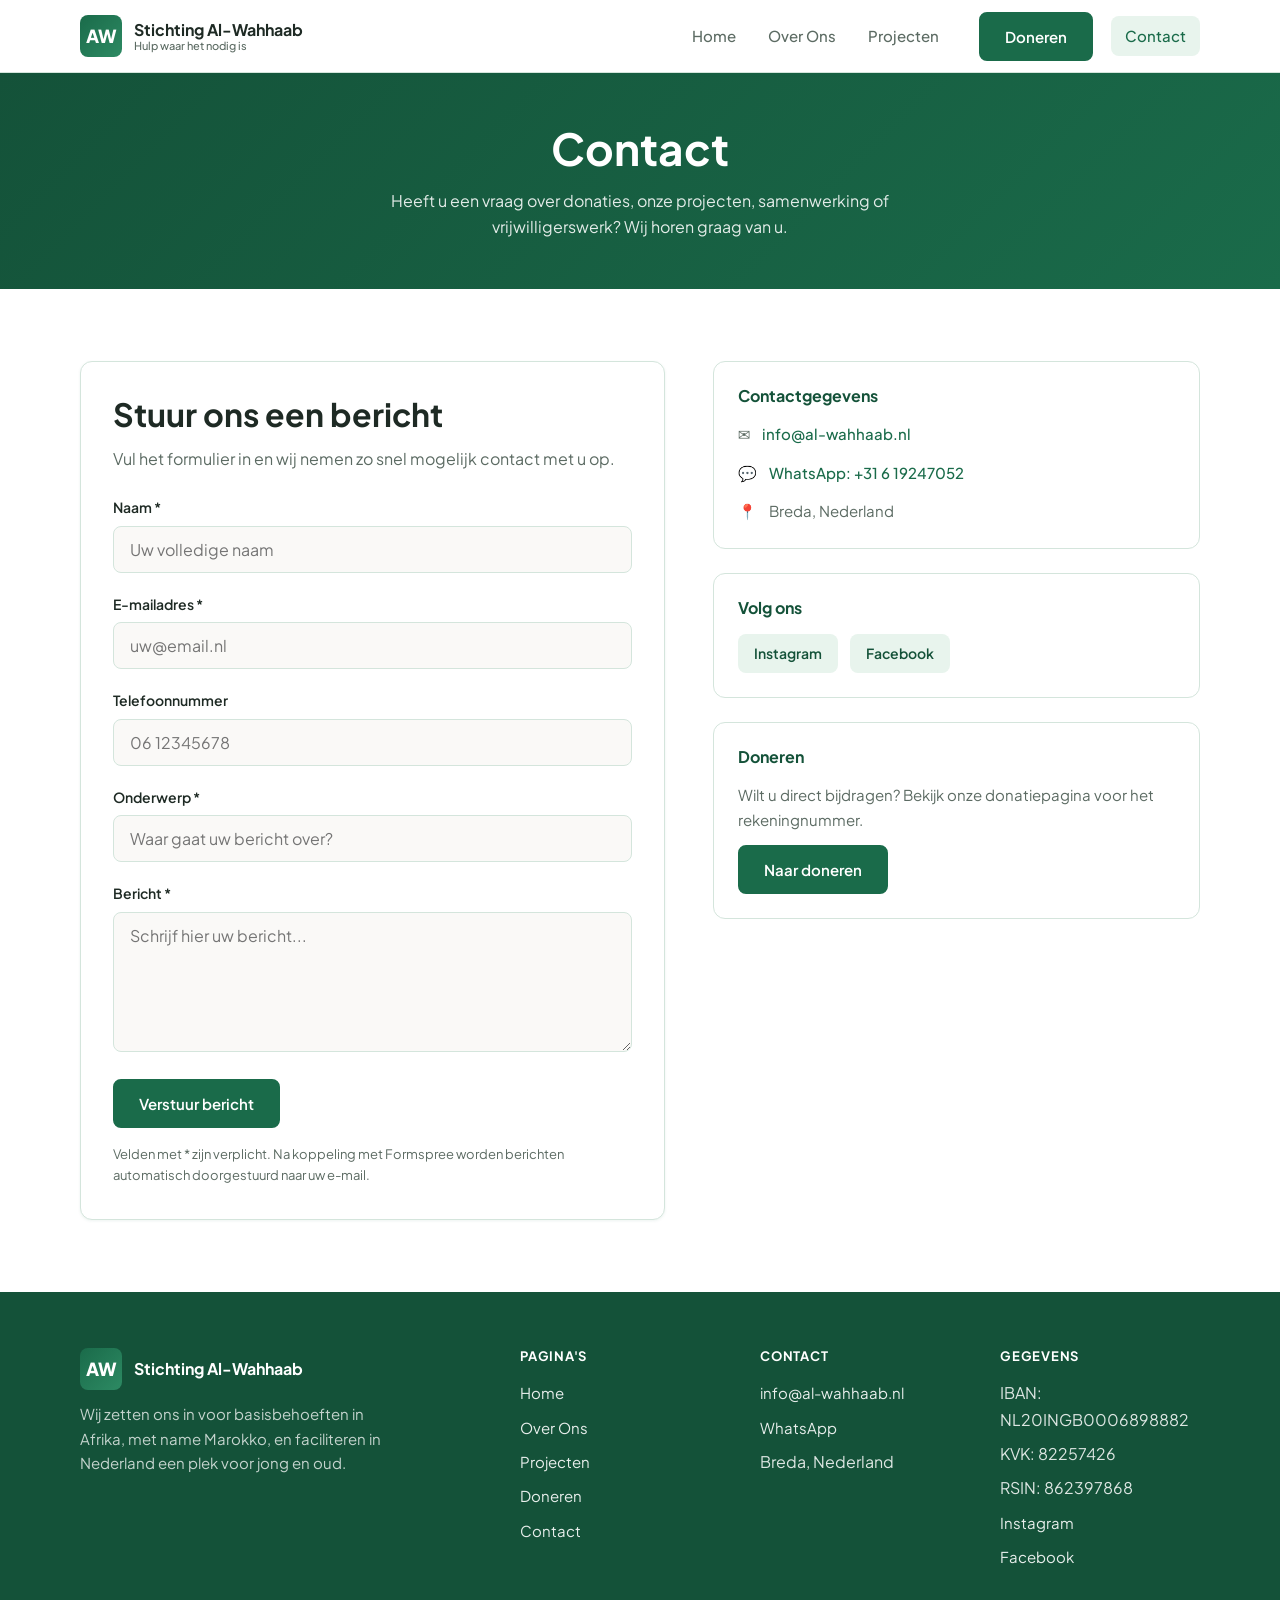
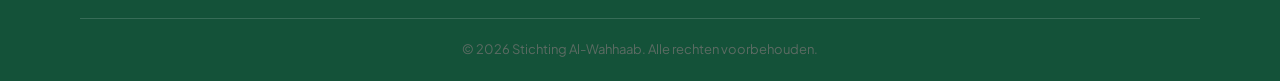
==== contact.html @ e6965c7b "Eerste versie website Stichting Al-Wahhaab" ====
<!DOCTYPE html>
<html lang="nl">
<head>
  <meta charset="UTF-8">
  <meta name="viewport" content="width=device-width, initial-scale=1.0">
  <meta name="description" content="Neem contact op met Stichting Al-Wahhaab in Breda. Vragen over donaties, samenwerking of vrijwilligerswerk? Mail, WhatsApp of gebruik het contactformulier.">
  <title>Contact | Stichting Al-Wahhaab</title>
  <link rel="preconnect" href="https://fonts.googleapis.com">
  <link rel="preconnect" href="https://fonts.gstatic.com" crossorigin>
  <link href="https://fonts.googleapis.com/css2?family=Plus+Jakarta+Sans:wght@400;500;600;700&display=swap" rel="stylesheet">
  <link rel="stylesheet" href="css/style.css">
</head>
<body>
  <header class="site-header">
    <div class="site-header__inner">
      <a href="index.html" class="logo" aria-label="Stichting Al-Wahhaab — naar home">
        <span class="logo__icon" aria-hidden="true">AW</span>
        <span class="logo__text">
          <span class="logo__name">Stichting Al-Wahhaab</span>
          <span class="logo__tagline">Hulp waar het nodig is</span>
        </span>
      </a>
      <button class="nav-toggle" type="button" aria-label="Menu openen" aria-expanded="false" aria-controls="main-nav">
        <span class="nav-toggle__bar"></span>
        <span class="nav-toggle__bar"></span>
        <span class="nav-toggle__bar"></span>
      </button>
      <nav class="nav" id="main-nav" aria-label="Hoofdnavigatie">
        <a href="index.html" class="nav__link">Home</a>
        <a href="over-ons.html" class="nav__link">Over Ons</a>
        <a href="projecten.html" class="nav__link">Projecten</a>
        <a href="doneren.html" class="nav__link nav__cta"><span class="btn btn--primary">Doneren</span></a>
        <a href="contact.html" class="nav__link nav__link--active">Contact</a>
      </nav>
    </div>
  </header>

  <main>
    <section class="page-hero">
      <div class="container">
        <h1>Contact</h1>
        <p>Heeft u een vraag over donaties, onze projecten, samenwerking of vrijwilligerswerk? Wij horen graag van u.</p>
      </div>
    </section>

    <section class="section section--white">
      <div class="container">
        <div class="contact-layout">
          <div>
            <!--
              FORMSPREE KOPPELEN:
              1. Maak een formulier op https://formspree.io
              2. Vervang action="#" door: action="https://formspree.io/f/JOUW_ID" method="POST"
              3. Verwijder het onsubmit-attribuut hieronder
            -->
            <form
              class="contact-form"
              action="#"
              method="POST"
              onsubmit="event.preventDefault(); alert('Het formulier is nog niet gekoppeld. Stel Formspree in en pas het action-attribuut aan.');"
              aria-labelledby="form-title"
            >
              <h2 id="form-title">Stuur ons een bericht</h2>
              <p style="margin-bottom: 1.5rem;">Vul het formulier in en wij nemen zo snel mogelijk contact met u op.</p>

              <div class="form-group">
                <label for="naam">Naam <span aria-hidden="true">*</span></label>
                <input type="text" id="naam" name="naam" required autocomplete="name" placeholder="Uw volledige naam">
              </div>

              <div class="form-group">
                <label for="email">E-mailadres <span aria-hidden="true">*</span></label>
                <input type="email" id="email" name="email" required autocomplete="email" placeholder="uw@email.nl">
              </div>

              <div class="form-group">
                <label for="telefoon">Telefoonnummer</label>
                <input type="tel" id="telefoon" name="telefoon" autocomplete="tel" placeholder="06 12345678">
              </div>

              <div class="form-group">
                <label for="onderwerp">Onderwerp <span aria-hidden="true">*</span></label>
                <input type="text" id="onderwerp" name="onderwerp" required placeholder="Waar gaat uw bericht over?">
              </div>

              <div class="form-group">
                <label for="bericht">Bericht <span aria-hidden="true">*</span></label>
                <textarea id="bericht" name="bericht" required placeholder="Schrijf hier uw bericht..."></textarea>
              </div>

              <button type="submit" class="btn btn--primary">Verstuur bericht</button>

              <p class="form-note">Velden met * zijn verplicht. Na koppeling met Formspree worden berichten automatisch doorgestuurd naar uw e-mail.</p>
            </form>
          </div>

          <aside class="contact-info">
            <div class="contact-card">
              <h3>Contactgegevens</h3>
              <ul class="contact-list">
                <li>
                  <span aria-hidden="true">✉</span>
                  <span><a href="mailto:info@al-wahhaab.nl">info@al-wahhaab.nl</a></span>
                </li>
                <li>
                  <span aria-hidden="true">💬</span>
                  <span><a href="https://wa.me/31619247052" target="_blank" rel="noopener noreferrer">WhatsApp: +31 6 19247052</a></span>
                </li>
                <li>
                  <span aria-hidden="true">📍</span>
                  <span>Breda, Nederland</span>
                </li>
              </ul>
            </div>

            <div class="contact-card">
              <h3>Volg ons</h3>
              <div class="social-links">
                <a href="https://www.instagram.com/stichting.alwahhaab?igsh=eHZibWZzYjQzam8w&utm_source=qr" target="_blank" rel="noopener noreferrer">Instagram</a>
                <a href="https://www.facebook.com/share/18pHpDNqFq/?mibextid=wwXIfr" target="_blank" rel="noopener noreferrer">Facebook</a>
              </div>
            </div>

            <div class="contact-card">
              <h3>Doneren</h3>
              <p style="font-size: 0.9375rem; margin-bottom: 0.75rem;">Wilt u direct bijdragen? Bekijk onze donatiepagina voor het rekeningnummer.</p>
              <a href="doneren.html" class="btn btn--primary">Naar doneren</a>
            </div>
          </aside>
        </div>
      </div>
    </section>
  </main>

  <footer class="site-footer">
    <div class="container">
      <div class="footer-grid">
        <div class="footer-brand">
          <a href="index.html" class="logo" style="color: white;">
            <span class="logo__icon" aria-hidden="true">AW</span>
            <span class="logo__text">
              <span class="logo__name" style="color: white;">Stichting Al-Wahhaab</span>
            </span>
          </a>
          <p>Wij zetten ons in voor basisbehoeften in Afrika, met name Marokko, en faciliteren in Nederland een plek voor jong en oud.</p>
        </div>
        <div>
          <h3 class="footer-heading">Pagina's</h3>
          <ul class="footer-links">
            <li><a href="index.html">Home</a></li>
            <li><a href="over-ons.html">Over Ons</a></li>
            <li><a href="projecten.html">Projecten</a></li>
            <li><a href="doneren.html">Doneren</a></li>
            <li><a href="contact.html">Contact</a></li>
          </ul>
        </div>
        <div>
          <h3 class="footer-heading">Contact</h3>
          <ul class="footer-links">
            <li><a href="mailto:info@al-wahhaab.nl">info@al-wahhaab.nl</a></li>
            <li><a href="https://wa.me/31619247052" target="_blank" rel="noopener noreferrer">WhatsApp</a></li>
            <li>Breda, Nederland</li>
          </ul>
        </div>
        <div>
          <h3 class="footer-heading">Gegevens</h3>
          <ul class="footer-links">
            <li>IBAN: NL20INGB0006898882</li>
            <li>KVK: 82257426</li>
            <li>RSIN: 862397868</li>
            <li><a href="https://www.instagram.com/stichting.alwahhaab" target="_blank" rel="noopener noreferrer">Instagram</a></li>
            <li><a href="https://www.facebook.com/share/18pHpDNqFq/" target="_blank" rel="noopener noreferrer">Facebook</a></li>
          </ul>
        </div>
      </div>
      <div class="footer-bottom">
        <p>&copy; <span id="year"></span> Stichting Al-Wahhaab. Alle rechten voorbehouden.</p>
      </div>
    </div>
  </footer>

  <script>document.getElementById("year").textContent = new Date().getFullYear();</script>
  <script src="js/script.js"></script>
</body>
</html>
---- css/style.css ----
/* ==========================================================================
   Stichting Al-Wahhaab — Centraal stylesheet
   ========================================================================== */

:root {
  --color-primary: #1a6b4a;
  --color-primary-dark: #145239;
  --color-primary-light: #2d8a63;
  --color-accent: #e8f4ed;
  --color-bg: #faf9f7;
  --color-bg-alt: #f0f7f3;
  --color-white: #ffffff;
  --color-text: #1e2a24;
  --color-text-muted: #5c6b63;
  --color-border: #d4e5dc;
  --color-beige: #f5f1eb;

  --font-sans: "Plus Jakarta Sans", system-ui, -apple-system, sans-serif;

  --shadow-sm: 0 1px 3px rgba(26, 107, 74, 0.08);
  --shadow-md: 0 4px 20px rgba(26, 107, 74, 0.12);
  --shadow-lg: 0 12px 40px rgba(26, 107, 74, 0.14);

  --radius-sm: 8px;
  --radius-md: 12px;
  --radius-lg: 20px;

  --header-height: 72px;
  --container: min(1120px, 100% - 2rem);
  --transition: 0.2s ease;
}

/* Reset & base */
*,
*::before,
*::after {
  box-sizing: border-box;
  margin: 0;
  padding: 0;
}

html {
  scroll-behavior: smooth;
}

body {
  font-family: var(--font-sans);
  font-size: 1rem;
  line-height: 1.65;
  color: var(--color-text);
  background-color: var(--color-bg);
  -webkit-font-smoothing: antialiased;
}

img {
  max-width: 100%;
  height: auto;
  display: block;
}

a {
  color: var(--color-primary);
  text-decoration: none;
  transition: color var(--transition);
}

a:hover {
  color: var(--color-primary-dark);
}

ul {
  list-style: none;
}

/* Typography */
h1,
h2,
h3,
h4 {
  line-height: 1.25;
  font-weight: 700;
  color: var(--color-text);
}

h1 {
  font-size: clamp(2rem, 5vw, 2.75rem);
}

h2 {
  font-size: clamp(1.5rem, 3.5vw, 2rem);
  margin-bottom: 0.75rem;
}

h3 {
  font-size: 1.25rem;
  margin-bottom: 0.5rem;
}

p {
  margin-bottom: 1rem;
  color: var(--color-text-muted);
}

p:last-child {
  margin-bottom: 0;
}

.lead {
  font-size: 1.125rem;
  color: var(--color-text-muted);
}

.section-label {
  display: inline-block;
  font-size: 0.8125rem;
  font-weight: 600;
  text-transform: uppercase;
  letter-spacing: 0.06em;
  color: var(--color-primary);
  margin-bottom: 0.5rem;
}

/* Layout */
.container {
  width: var(--container);
  margin-inline: auto;
}

.section {
  padding: 4.5rem 0;
}

.section--alt {
  background-color: var(--color-bg-alt);
}

.section--white {
  background-color: var(--color-white);
}

.section-header {
  text-align: center;
  max-width: 640px;
  margin: 0 auto 3rem;
}

.section-header p {
  margin-top: 0.5rem;
}

/* Buttons */
.btn {
  display: inline-flex;
  align-items: center;
  justify-content: center;
  gap: 0.5rem;
  padding: 0.75rem 1.5rem;
  font-family: inherit;
  font-size: 0.9375rem;
  font-weight: 600;
  line-height: 1.4;
  border-radius: var(--radius-sm);
  border: 2px solid transparent;
  cursor: pointer;
  transition: background var(--transition), color var(--transition),
    border-color var(--transition), transform var(--transition);
  text-decoration: none;
}

.btn:hover {
  transform: translateY(-1px);
}

.btn--primary {
  background-color: var(--color-primary);
  color: var(--color-white);
  border-color: var(--color-primary);
}

.btn--primary:hover {
  background-color: var(--color-primary-dark);
  border-color: var(--color-primary-dark);
  color: var(--color-white);
}

.btn--secondary {
  background-color: var(--color-white);
  color: var(--color-primary);
  border-color: var(--color-primary);
}

.btn--secondary:hover {
  background-color: var(--color-accent);
  color: var(--color-primary-dark);
}

.btn--outline-white {
  background-color: transparent;
  color: var(--color-white);
  border-color: var(--color-white);
}

.btn--outline-white:hover {
  background-color: var(--color-white);
  color: var(--color-primary);
}

.btn--whatsapp {
  background-color: #25d366;
  color: var(--color-white);
  border-color: #25d366;
}

.btn--whatsapp:hover {
  background-color: #1da851;
  border-color: #1da851;
  color: var(--color-white);
}

.btn-group {
  display: flex;
  flex-wrap: wrap;
  gap: 1rem;
}

/* Header */
.site-header {
  position: sticky;
  top: 0;
  z-index: 100;
  background-color: var(--color-white);
  border-bottom: 1px solid var(--color-border);
  box-shadow: var(--shadow-sm);
}

.site-header__inner {
  display: flex;
  align-items: center;
  justify-content: space-between;
  height: var(--header-height);
  width: var(--container);
  margin-inline: auto;
}

.logo {
  display: flex;
  align-items: center;
  gap: 0.75rem;
  text-decoration: none;
  color: var(--color-text);
}

.logo__icon {
  width: 42px;
  height: 42px;
  background: linear-gradient(135deg, var(--color-primary), var(--color-primary-light));
  border-radius: var(--radius-sm);
  display: flex;
  align-items: center;
  justify-content: center;
  color: var(--color-white);
  font-weight: 800;
  font-size: 1.125rem;
}

.logo__text {
  display: flex;
  flex-direction: column;
  line-height: 1.2;
}

.logo__name {
  font-weight: 700;
  font-size: 1rem;
  color: var(--color-text);
}

.logo__tagline {
  font-size: 0.6875rem;
  color: var(--color-text-muted);
  font-weight: 500;
}

/* Navigation */
.nav {
  display: flex;
  align-items: center;
  gap: 0.25rem;
}

.nav__link {
  padding: 0.5rem 0.875rem;
  font-size: 0.9375rem;
  font-weight: 500;
  color: var(--color-text-muted);
  border-radius: var(--radius-sm);
  text-decoration: none;
  transition: color var(--transition), background var(--transition);
}

.nav__link:hover,
.nav__link--active {
  color: var(--color-primary);
  background-color: var(--color-accent);
}

.nav__cta {
  margin-left: 0.5rem;
}

.nav-toggle {
  display: none;
  flex-direction: column;
  justify-content: center;
  gap: 5px;
  width: 44px;
  height: 44px;
  padding: 10px;
  background: none;
  border: none;
  cursor: pointer;
  border-radius: var(--radius-sm);
}

.nav-toggle:hover {
  background-color: var(--color-accent);
}

.nav-toggle__bar {
  display: block;
  width: 100%;
  height: 2px;
  background-color: var(--color-text);
  border-radius: 2px;
  transition: transform var(--transition), opacity var(--transition);
}

.nav-toggle[aria-expanded="true"] .nav-toggle__bar:nth-child(1) {
  transform: translateY(7px) rotate(45deg);
}

.nav-toggle[aria-expanded="true"] .nav-toggle__bar:nth-child(2) {
  opacity: 0;
}

.nav-toggle[aria-expanded="true"] .nav-toggle__bar:nth-child(3) {
  transform: translateY(-7px) rotate(-45deg);
}

/* Hero */
.hero {
  position: relative;
  background: linear-gradient(
    135deg,
    var(--color-primary-dark) 0%,
    var(--color-primary) 50%,
    var(--color-primary-light) 100%
  );
  color: var(--color-white);
  padding: 5rem 0 6rem;
  overflow: hidden;
}

.hero::before {
  content: "";
  position: absolute;
  inset: 0;
  background: url("data:image/svg+xml,%3Csvg width='60' height='60' viewBox='0 0 60 60' xmlns='http://www.w3.org/2000/svg'%3E%3Cg fill='none' fill-rule='evenodd'%3E%3Cg fill='%23ffffff' fill-opacity='0.04'%3E%3Cpath d='M36 34v-4h-2v4h-4v2h4v4h2v-4h4v-2h-4zm0-30V0h-2v4h-4v2h4v4h2V6h4V4h-4zM6 34v-4H4v4H0v2h4v4h2v-4h4v-2H6zM6 4V0H4v4H0v2h4v4h2V6h4V4H6z'/%3E%3C/g%3E%3C/g%3E%3C/svg%3E");
  opacity: 0.5;
}

.hero__inner {
  position: relative;
  display: grid;
  grid-template-columns: 1fr 1fr;
  gap: 3rem;
  align-items: center;
  width: var(--container);
  margin-inline: auto;
}

.hero__content h1 {
  color: var(--color-white);
  margin-bottom: 1.25rem;
}

.hero__content .lead {
  color: rgba(255, 255, 255, 0.9);
  margin-bottom: 2rem;
  max-width: 520px;
}

.hero__image {
  border-radius: var(--radius-lg);
  overflow: hidden;
  box-shadow: var(--shadow-lg);
  aspect-ratio: 4 / 3;
  background-color: rgba(255, 255, 255, 0.1);
}

.hero__image img,
.hero__image .placeholder-img {
  width: 100%;
  height: 100%;
  object-fit: cover;
}

.hero--compact {
  padding: 3.5rem 0 4rem;
}

.hero--compact .hero__inner {
  grid-template-columns: 1fr;
  text-align: center;
}

.hero--compact .hero__content .lead {
  margin-inline: auto;
}

.hero--compact .btn-group {
  justify-content: center;
}

/* Page hero (subpages) */
.page-hero {
  background: linear-gradient(135deg, var(--color-primary-dark), var(--color-primary));
  color: var(--color-white);
  padding: 3rem 0;
  text-align: center;
}

.page-hero h1 {
  color: var(--color-white);
  margin-bottom: 0.75rem;
}

.page-hero p {
  color: rgba(255, 255, 255, 0.88);
  max-width: 600px;
  margin: 0 auto;
}

/* Goals grid */
.goals-grid {
  display: grid;
  grid-template-columns: repeat(auto-fit, minmax(180px, 1fr));
  gap: 1.5rem;
}

.goal-card {
  text-align: center;
  padding: 1.75rem 1.25rem;
  background: var(--color-white);
  border-radius: var(--radius-md);
  border: 1px solid var(--color-border);
  transition: box-shadow var(--transition), transform var(--transition);
}

.goal-card:hover {
  box-shadow: var(--shadow-md);
  transform: translateY(-2px);
}

.goal-card__icon {
  width: 56px;
  height: 56px;
  margin: 0 auto 1rem;
  background-color: var(--color-accent);
  border-radius: 50%;
  display: flex;
  align-items: center;
  justify-content: center;
  color: var(--color-primary);
}

.goal-card__icon svg {
  width: 28px;
  height: 28px;
}

.goal-card h3 {
  font-size: 1rem;
  margin-bottom: 0.35rem;
}

.goal-card p {
  font-size: 0.875rem;
  margin: 0;
}

/* Project cards */
.projects-grid {
  display: grid;
  grid-template-columns: repeat(auto-fill, minmax(300px, 1fr));
  gap: 1.75rem;
}

.project-card {
  background: var(--color-white);
  border-radius: var(--radius-md);
  border: 1px solid var(--color-border);
  overflow: hidden;
  display: flex;
  flex-direction: column;
  transition: box-shadow var(--transition), transform var(--transition);
}

.project-card:hover {
  box-shadow: var(--shadow-md);
  transform: translateY(-3px);
}

.project-card__image {
  aspect-ratio: 16 / 10;
  background-color: var(--color-accent);
  overflow: hidden;
}

.project-card__image img,
.project-card__image .placeholder-img {
  width: 100%;
  height: 100%;
  object-fit: cover;
}

.project-card__body {
  padding: 1.5rem;
  flex: 1;
  display: flex;
  flex-direction: column;
}

.project-card__body h3 {
  color: var(--color-primary-dark);
}

.project-card__body p {
  flex: 1;
  font-size: 0.9375rem;
}

.project-card__link {
  margin-top: 1rem;
  font-weight: 600;
  font-size: 0.875rem;
  display: inline-flex;
  align-items: center;
  gap: 0.35rem;
}

/* Trust section */
.trust-section {
  display: grid;
  grid-template-columns: 1fr 1fr;
  gap: 3rem;
  align-items: center;
}

.trust-list {
  display: flex;
  flex-direction: column;
  gap: 1.25rem;
  margin-top: 1.5rem;
}

.trust-item {
  display: flex;
  gap: 1rem;
  align-items: flex-start;
}

.trust-item__icon {
  flex-shrink: 0;
  width: 40px;
  height: 40px;
  background-color: var(--color-accent);
  border-radius: 50%;
  display: flex;
  align-items: center;
  justify-content: center;
  color: var(--color-primary);
}

.trust-item h4 {
  font-size: 1rem;
  margin-bottom: 0.25rem;
}

.trust-item p {
  font-size: 0.9375rem;
  margin: 0;
}

/* CTA banner */
.cta-banner {
  background: linear-gradient(135deg, var(--color-primary), var(--color-primary-light));
  color: var(--color-white);
  padding: 3.5rem 2rem;
  border-radius: var(--radius-lg);
  text-align: center;
  box-shadow: var(--shadow-md);
}

.cta-banner h2 {
  color: var(--color-white);
  margin-bottom: 0.75rem;
}

.cta-banner p {
  color: rgba(255, 255, 255, 0.9);
  max-width: 560px;
  margin: 0 auto 1.75rem;
}

/* Two column content */
.content-grid {
  display: grid;
  grid-template-columns: 1fr 1fr;
  gap: 3rem;
  align-items: start;
}

.content-grid--reverse .content-grid__image {
  order: -1;
}

/* Official info box */
.info-box {
  background-color: var(--color-accent);
  border: 1px solid var(--color-border);
  border-radius: var(--radius-md);
  padding: 1.75rem;
  margin-top: 2rem;
}

.info-box h3 {
  color: var(--color-primary-dark);
  margin-bottom: 1rem;
  font-size: 1.125rem;
}

.info-box dl {
  display: grid;
  gap: 0.75rem;
}

.info-box dt {
  font-weight: 600;
  font-size: 0.8125rem;
  text-transform: uppercase;
  letter-spacing: 0.04em;
  color: var(--color-primary);
}

.info-box dd {
  margin: 0;
  color: var(--color-text);
  font-size: 1rem;
}

/* Donate page */
.donate-card {
  background: var(--color-white);
  border: 2px solid var(--color-primary);
  border-radius: var(--radius-lg);
  padding: 2.5rem;
  text-align: center;
  max-width: 520px;
  margin: 0 auto 2.5rem;
  box-shadow: var(--shadow-md);
}

.donate-card__label {
  font-size: 0.8125rem;
  font-weight: 600;
  text-transform: uppercase;
  letter-spacing: 0.05em;
  color: var(--color-text-muted);
  margin-bottom: 0.5rem;
}

.donate-card__iban {
  font-size: clamp(1.25rem, 4vw, 1.5rem);
  font-weight: 700;
  color: var(--color-primary-dark);
  letter-spacing: 0.02em;
  word-break: break-all;
  margin-bottom: 0.5rem;
}

.donate-card__name {
  font-size: 1.0625rem;
  color: var(--color-text);
  font-weight: 600;
}

.donate-placeholder {
  background-color: var(--color-beige);
  border: 2px dashed var(--color-border);
  border-radius: var(--radius-md);
  padding: 2rem;
  text-align: center;
  margin-top: 2rem;
}

.donate-placeholder p {
  margin-bottom: 0.5rem;
}

/* Contact */
.contact-layout {
  display: grid;
  grid-template-columns: 1.2fr 1fr;
  gap: 3rem;
  align-items: start;
}

.contact-form {
  background: var(--color-white);
  padding: 2rem;
  border-radius: var(--radius-md);
  border: 1px solid var(--color-border);
  box-shadow: var(--shadow-sm);
}

.form-group {
  margin-bottom: 1.25rem;
}

.form-group label {
  display: block;
  font-weight: 600;
  font-size: 0.875rem;
  margin-bottom: 0.4rem;
  color: var(--color-text);
}

.form-group input,
.form-group textarea,
.form-group select {
  width: 100%;
  padding: 0.75rem 1rem;
  font-family: inherit;
  font-size: 1rem;
  border: 1px solid var(--color-border);
  border-radius: var(--radius-sm);
  background-color: var(--color-bg);
  transition: border-color var(--transition), box-shadow var(--transition);
}

.form-group input:focus,
.form-group textarea:focus,
.form-group select:focus {
  outline: none;
  border-color: var(--color-primary);
  box-shadow: 0 0 0 3px rgba(26, 107, 74, 0.15);
}

.form-group textarea {
  min-height: 140px;
  resize: vertical;
}

.form-note {
  font-size: 0.8125rem;
  color: var(--color-text-muted);
  margin-top: 1rem;
}

.contact-info {
  display: flex;
  flex-direction: column;
  gap: 1.5rem;
}

.contact-card {
  background: var(--color-white);
  padding: 1.5rem;
  border-radius: var(--radius-md);
  border: 1px solid var(--color-border);
}

.contact-card h3 {
  font-size: 1rem;
  color: var(--color-primary-dark);
  margin-bottom: 1rem;
}

.contact-list li {
  display: flex;
  align-items: flex-start;
  gap: 0.75rem;
  margin-bottom: 0.875rem;
  font-size: 0.9375rem;
  color: var(--color-text-muted);
}

.contact-list li:last-child {
  margin-bottom: 0;
}

.contact-list a {
  font-weight: 500;
}

.social-links {
  display: flex;
  gap: 0.75rem;
  flex-wrap: wrap;
}

.social-links a {
  display: inline-flex;
  align-items: center;
  gap: 0.5rem;
  padding: 0.5rem 1rem;
  background-color: var(--color-accent);
  border-radius: var(--radius-sm);
  font-size: 0.875rem;
  font-weight: 600;
  color: var(--color-primary-dark);
}

.social-links a:hover {
  background-color: var(--color-primary);
  color: var(--color-white);
}

/* Placeholder images */
.placeholder-img {
  display: flex;
  align-items: center;
  justify-content: center;
  background: linear-gradient(145deg, var(--color-accent), var(--color-beige));
  color: var(--color-primary);
  font-size: 0.875rem;
  font-weight: 600;
  text-align: center;
  padding: 1rem;
}

.placeholder-img--hero {
  min-height: 280px;
  font-size: 1rem;
}

/* Footer */
.site-footer {
  background-color: var(--color-primary-dark);
  color: rgba(255, 255, 255, 0.85);
  padding: 3.5rem 0 0;
}

.site-footer a {
  color: rgba(255, 255, 255, 0.9);
}

.site-footer a:hover {
  color: var(--color-white);
}

.footer-grid {
  display: grid;
  grid-template-columns: 2fr 1fr 1fr 1fr;
  gap: 2.5rem;
  padding-bottom: 2.5rem;
  border-bottom: 1px solid rgba(255, 255, 255, 0.15);
}

.footer-brand p {
  color: rgba(255, 255, 255, 0.75);
  font-size: 0.9375rem;
  margin-top: 0.75rem;
  max-width: 320px;
}

.footer-heading {
  font-size: 0.8125rem;
  font-weight: 700;
  text-transform: uppercase;
  letter-spacing: 0.06em;
  color: var(--color-white);
  margin-bottom: 1rem;
}

.footer-links li {
  margin-bottom: 0.5rem;
}

.footer-links a {
  font-size: 0.9375rem;
}

.footer-bottom {
  padding: 1.25rem 0;
  text-align: center;
  font-size: 0.8125rem;
  color: rgba(255, 255, 255, 0.6);
}

/* Utilities */
.text-center {
  text-align: center;
}

.mb-0 {
  margin-bottom: 0 !important;
}

.sr-only {
  position: absolute;
  width: 1px;
  height: 1px;
  padding: 0;
  margin: -1px;
  overflow: hidden;
  clip: rect(0, 0, 0, 0);
  white-space: nowrap;
  border: 0;
}

/* Responsive */
@media (max-width: 900px) {
  .hero__inner,
  .trust-section,
  .content-grid,
  .contact-layout,
  .footer-grid {
    grid-template-columns: 1fr;
  }

  .hero__image {
    order: -1;
    max-height: 280px;
  }

  .content-grid--reverse .content-grid__image {
    order: -1;
  }

  .footer-grid {
    gap: 2rem;
  }
}

@media (max-width: 768px) {
  .nav-toggle {
    display: flex;
  }

  .nav {
    position: fixed;
    top: var(--header-height);
    left: 0;
    right: 0;
    bottom: 0;
    flex-direction: column;
    align-items: stretch;
    padding: 1.5rem;
    background-color: var(--color-white);
    border-top: 1px solid var(--color-border);
    transform: translateX(100%);
    transition: transform 0.3s ease;
    overflow-y: auto;
    gap: 0.25rem;
  }

  .nav.is-open {
    transform: translateX(0);
  }

  .nav__link {
    padding: 1rem;
    font-size: 1.0625rem;
  }

  .nav__cta {
    margin: 0.75rem 0 0;
  }

  .nav__cta .btn {
    width: 100%;
  }

  body.nav-open {
    overflow: hidden;
  }

  .section {
    padding: 3rem 0;
  }

  .donate-card {
    padding: 1.75rem 1.25rem;
  }
}

@media (max-width: 480px) {
  .btn-group {
    flex-direction: column;
  }

  .btn-group .btn {
    width: 100%;
  }
}
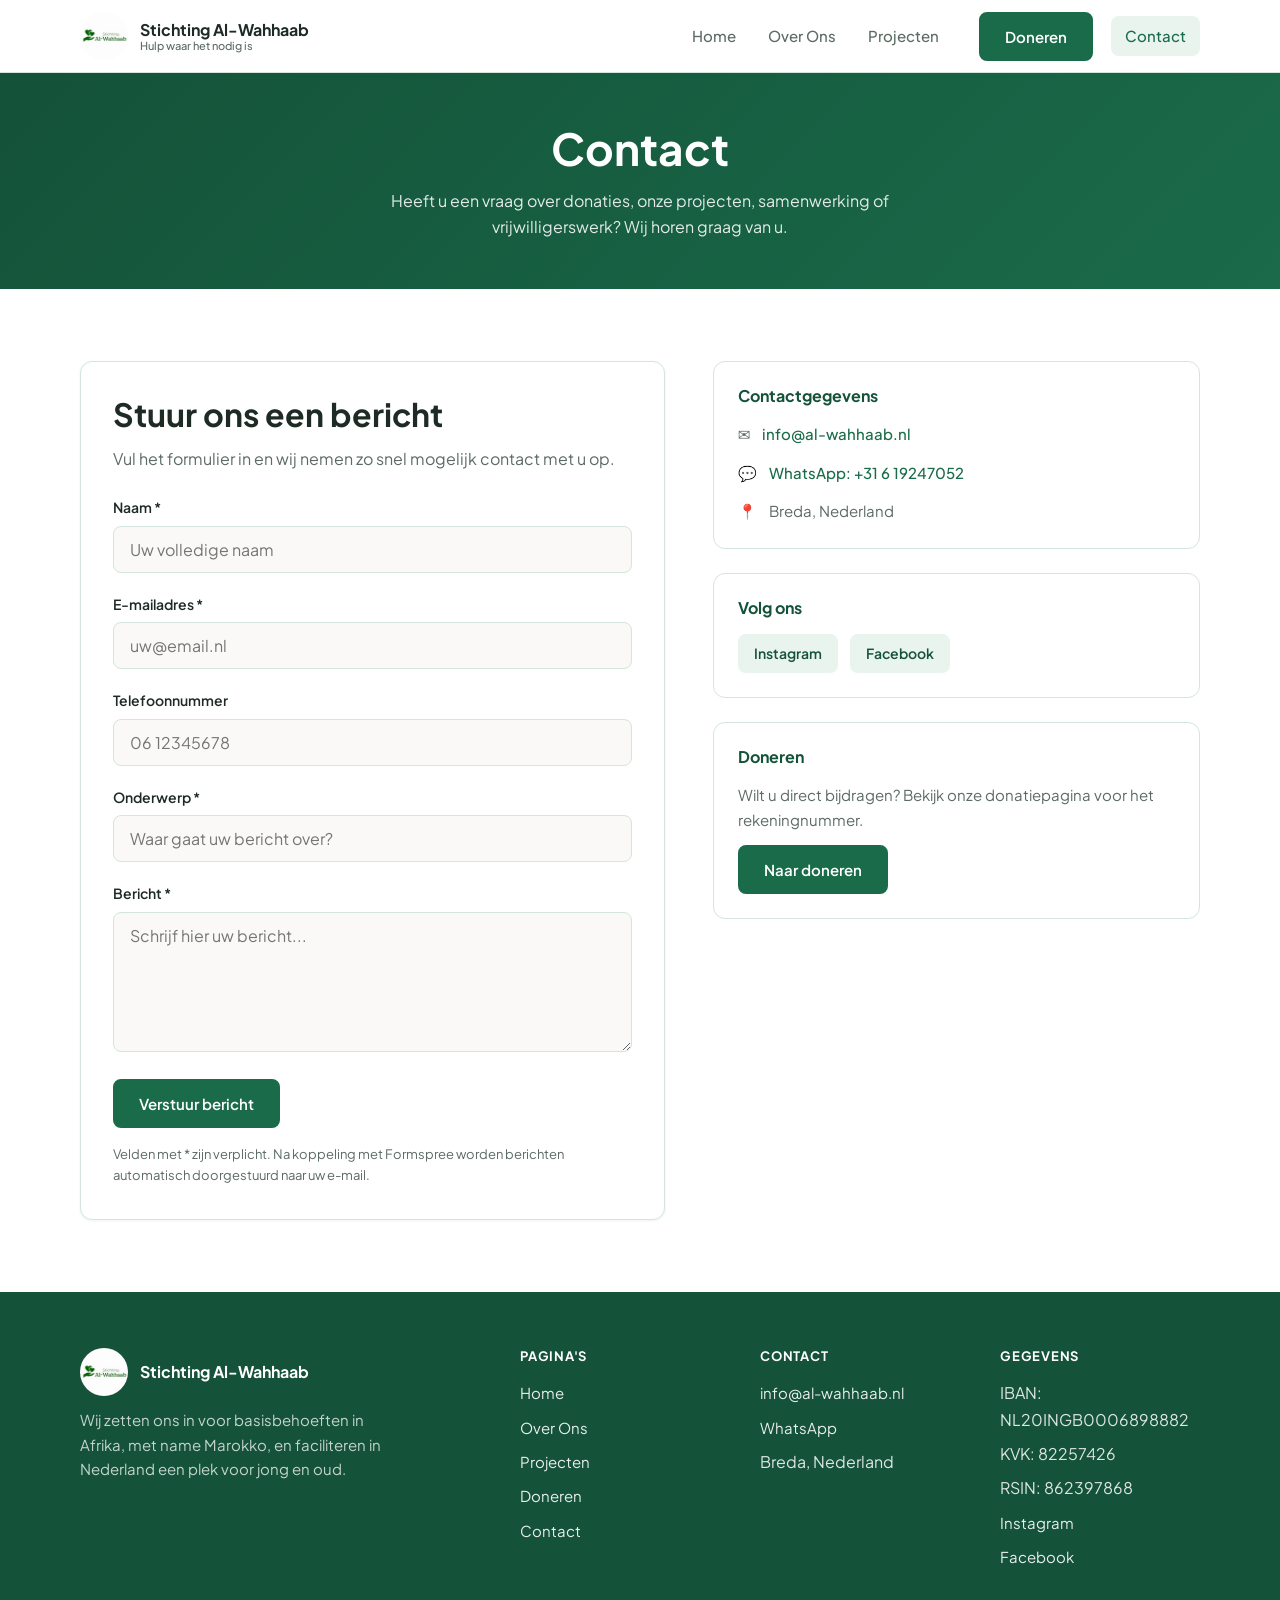
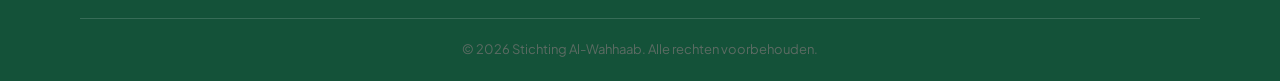
==== commit 838201d9: "Update contact.html Logo" ====
--- a/contact.html
+++ b/contact.html
@@ -14,8 +14,7 @@
   <header class="site-header">
     <div class="site-header__inner">
       <a href="index.html" class="logo" aria-label="Stichting Al-Wahhaab — naar home">
-        <span class="logo__icon" aria-hidden="true">AW</span>
-        <span class="logo__text">
+<img class="logo__image" src="Images/logo.jpg" alt="Logo Stichting Al-Wahhaab">        <span class="logo__text">
           <span class="logo__name">Stichting Al-Wahhaab</span>
           <span class="logo__tagline">Hulp waar het nodig is</span>
         </span>
@@ -137,8 +136,7 @@
       <div class="footer-grid">
         <div class="footer-brand">
           <a href="index.html" class="logo" style="color: white;">
-            <span class="logo__icon" aria-hidden="true">AW</span>
-            <span class="logo__text">
+<img class="logo__image" src="Images/logo.jpg" alt="Logo Stichting Al-Wahhaab">            <span class="logo__text">
               <span class="logo__name" style="color: white;">Stichting Al-Wahhaab</span>
             </span>
           </a>
--- a/css/style.css
+++ b/css/style.css
@@ -279,6 +279,14 @@
   font-size: 0.6875rem;
   color: var(--color-text-muted);
   font-weight: 500;
+}
+
+.logo__image {
+  width: 48px;
+  height: 48px;
+  object-fit: contain;
+  display: block;
+  border-radius: 50%;
 }
 
 /* Navigation */
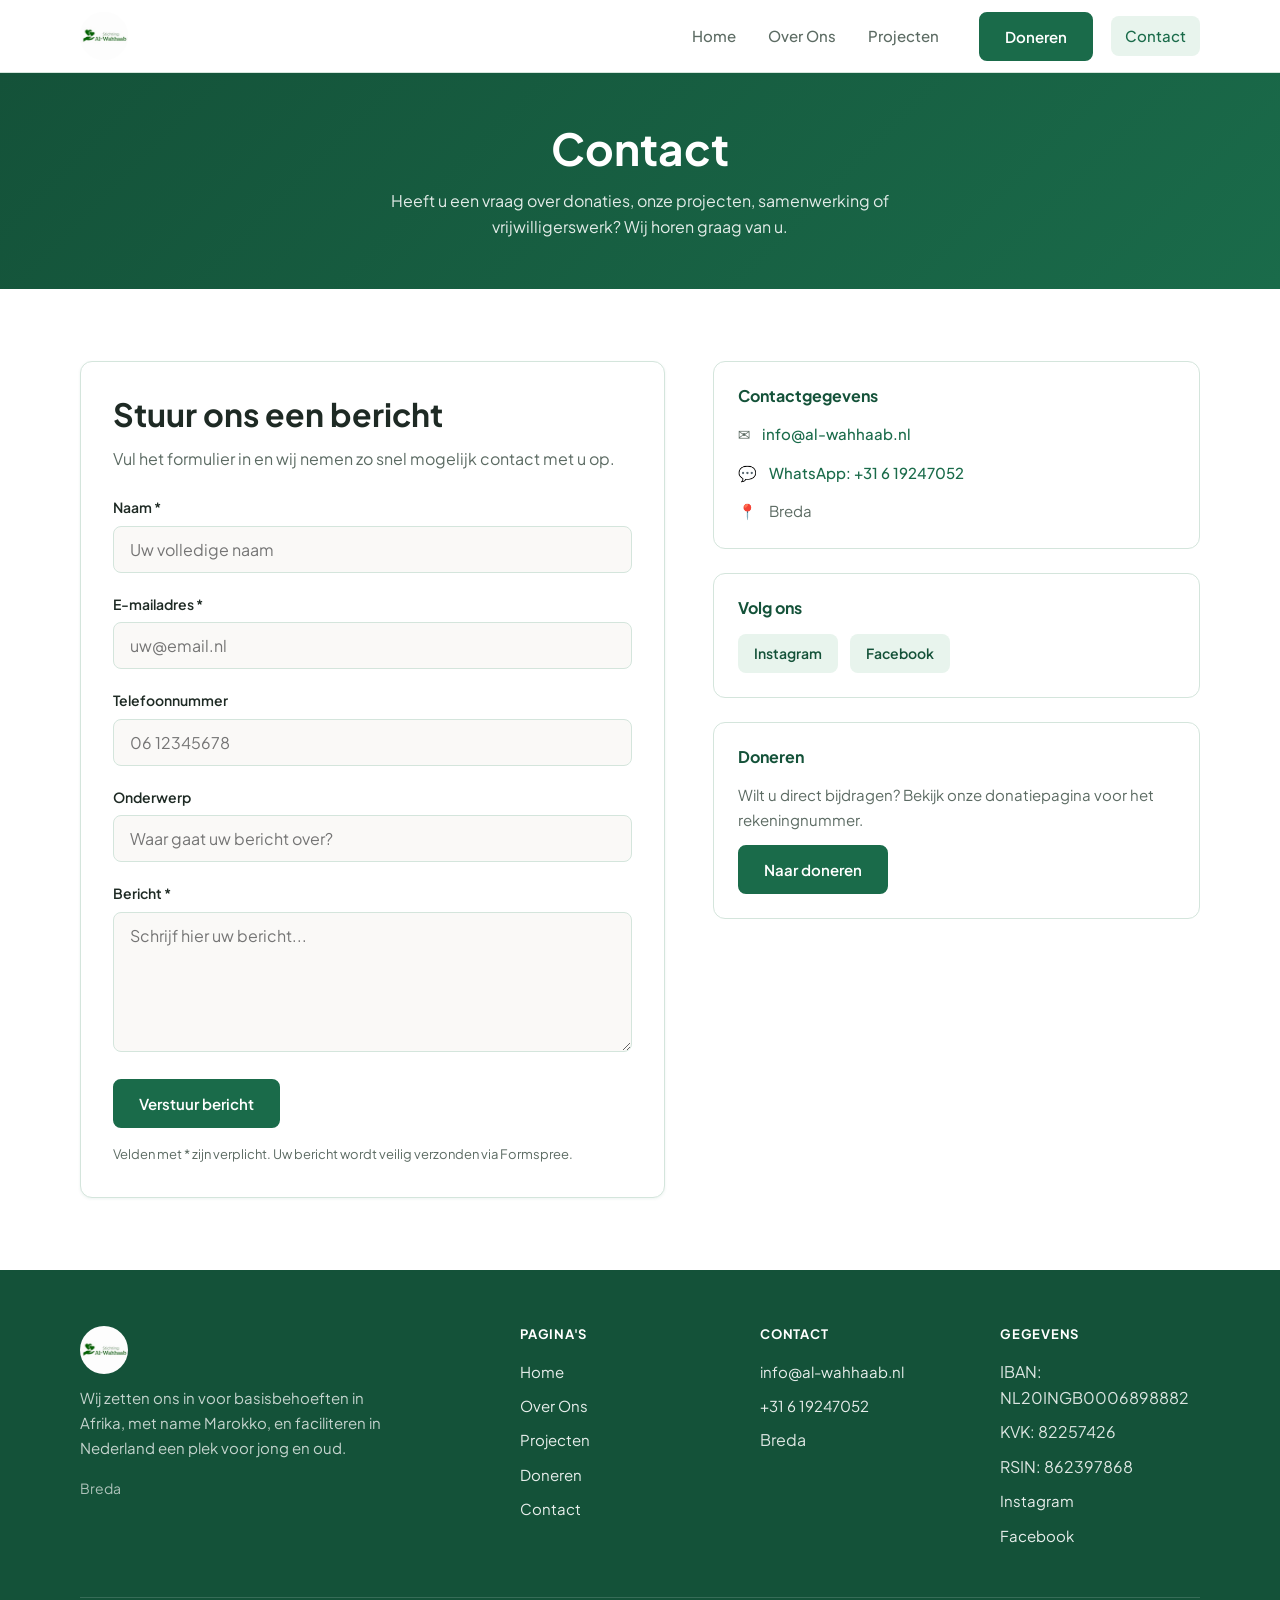
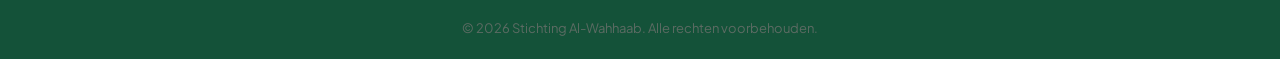
==== commit 84f85cdd: "Resolve merge conflicts na stash pop" ====
--- a/contact.html
+++ b/contact.html
@@ -5,6 +5,7 @@
   <meta name="viewport" content="width=device-width, initial-scale=1.0">
   <meta name="description" content="Neem contact op met Stichting Al-Wahhaab in Breda. Vragen over donaties, samenwerking of vrijwilligerswerk? Mail, WhatsApp of gebruik het contactformulier.">
   <title>Contact | Stichting Al-Wahhaab</title>
+  <link rel="icon" href="Images/logo.jpg" type="image/jpeg">
   <link rel="preconnect" href="https://fonts.googleapis.com">
   <link rel="preconnect" href="https://fonts.gstatic.com" crossorigin>
   <link href="https://fonts.googleapis.com/css2?family=Plus+Jakarta+Sans:wght@400;500;600;700&display=swap" rel="stylesheet">
@@ -14,10 +15,7 @@
   <header class="site-header">
     <div class="site-header__inner">
       <a href="index.html" class="logo" aria-label="Stichting Al-Wahhaab — naar home">
-<img class="logo__image" src="Images/logo.jpg" alt="Logo Stichting Al-Wahhaab">        <span class="logo__text">
-          <span class="logo__name">Stichting Al-Wahhaab</span>
-          <span class="logo__tagline">Hulp waar het nodig is</span>
-        </span>
+        <img class="logo__image" src="Images/logo.jpg" alt="Logo Stichting Al-Wahhaab">
       </a>
       <button class="nav-toggle" type="button" aria-label="Menu openen" aria-expanded="false" aria-controls="main-nav">
         <span class="nav-toggle__bar"></span>
@@ -46,25 +44,18 @@
       <div class="container">
         <div class="contact-layout">
           <div>
-            <!--
-              FORMSPREE KOPPELEN:
-              1. Maak een formulier op https://formspree.io
-              2. Vervang action="#" door: action="https://formspree.io/f/JOUW_ID" method="POST"
-              3. Verwijder het onsubmit-attribuut hieronder
-            -->
             <form
               class="contact-form"
-              action="#"
+              action="https://formspree.io/f/xgawnjvw"
               method="POST"
-              onsubmit="event.preventDefault(); alert('Het formulier is nog niet gekoppeld. Stel Formspree in en pas het action-attribuut aan.');"
               aria-labelledby="form-title"
             >
               <h2 id="form-title">Stuur ons een bericht</h2>
               <p style="margin-bottom: 1.5rem;">Vul het formulier in en wij nemen zo snel mogelijk contact met u op.</p>
 
               <div class="form-group">
-                <label for="naam">Naam <span aria-hidden="true">*</span></label>
-                <input type="text" id="naam" name="naam" required autocomplete="name" placeholder="Uw volledige naam">
+                <label for="name">Naam <span aria-hidden="true">*</span></label>
+                <input type="text" id="name" name="name" required autocomplete="name" placeholder="Uw volledige naam">
               </div>
 
               <div class="form-group">
@@ -73,23 +64,23 @@
               </div>
 
               <div class="form-group">
-                <label for="telefoon">Telefoonnummer</label>
-                <input type="tel" id="telefoon" name="telefoon" autocomplete="tel" placeholder="06 12345678">
+                <label for="phone">Telefoonnummer</label>
+                <input type="tel" id="phone" name="phone" autocomplete="tel" placeholder="06 12345678">
               </div>
 
               <div class="form-group">
-                <label for="onderwerp">Onderwerp <span aria-hidden="true">*</span></label>
-                <input type="text" id="onderwerp" name="onderwerp" required placeholder="Waar gaat uw bericht over?">
+                <label for="subject">Onderwerp</label>
+                <input type="text" id="subject" name="subject" placeholder="Waar gaat uw bericht over?">
               </div>
 
               <div class="form-group">
-                <label for="bericht">Bericht <span aria-hidden="true">*</span></label>
-                <textarea id="bericht" name="bericht" required placeholder="Schrijf hier uw bericht..."></textarea>
+                <label for="message">Bericht <span aria-hidden="true">*</span></label>
+                <textarea id="message" name="message" required placeholder="Schrijf hier uw bericht..."></textarea>
               </div>
 
               <button type="submit" class="btn btn--primary">Verstuur bericht</button>
 
-              <p class="form-note">Velden met * zijn verplicht. Na koppeling met Formspree worden berichten automatisch doorgestuurd naar uw e-mail.</p>
+              <p class="form-note">Velden met * zijn verplicht. Uw bericht wordt veilig verzonden via Formspree.</p>
             </form>
           </div>
 
@@ -107,7 +98,7 @@
                 </li>
                 <li>
                   <span aria-hidden="true">📍</span>
-                  <span>Breda, Nederland</span>
+                  <span>Breda</span>
                 </li>
               </ul>
             </div>
@@ -135,12 +126,11 @@
     <div class="container">
       <div class="footer-grid">
         <div class="footer-brand">
-          <a href="index.html" class="logo" style="color: white;">
-<img class="logo__image" src="Images/logo.jpg" alt="Logo Stichting Al-Wahhaab">            <span class="logo__text">
-              <span class="logo__name" style="color: white;">Stichting Al-Wahhaab</span>
-            </span>
+          <a href="index.html" class="logo logo--footer">
+            <img class="logo__image logo__image--footer" src="Images/logo.jpg" alt="Logo Stichting Al-Wahhaab">
           </a>
           <p>Wij zetten ons in voor basisbehoeften in Afrika, met name Marokko, en faciliteren in Nederland een plek voor jong en oud.</p>
+          <p class="footer-location">Breda</p>
         </div>
         <div>
           <h3 class="footer-heading">Pagina's</h3>
@@ -156,8 +146,8 @@
           <h3 class="footer-heading">Contact</h3>
           <ul class="footer-links">
             <li><a href="mailto:info@al-wahhaab.nl">info@al-wahhaab.nl</a></li>
-            <li><a href="https://wa.me/31619247052" target="_blank" rel="noopener noreferrer">WhatsApp</a></li>
-            <li>Breda, Nederland</li>
+            <li><a href="https://wa.me/31619247052" target="_blank" rel="noopener noreferrer">+31 6 19247052</a></li>
+            <li>Breda</li>
           </ul>
         </div>
         <div>
@@ -166,8 +156,8 @@
             <li>IBAN: NL20INGB0006898882</li>
             <li>KVK: 82257426</li>
             <li>RSIN: 862397868</li>
-            <li><a href="https://www.instagram.com/stichting.alwahhaab" target="_blank" rel="noopener noreferrer">Instagram</a></li>
-            <li><a href="https://www.facebook.com/share/18pHpDNqFq/" target="_blank" rel="noopener noreferrer">Facebook</a></li>
+            <li><a href="https://www.instagram.com/stichting.alwahhaab?igsh=eHZibWZzYjQzam8w&utm_source=qr" target="_blank" rel="noopener noreferrer">Instagram</a></li>
+            <li><a href="https://www.facebook.com/share/18pHpDNqFq/?mibextid=wwXIfr" target="_blank" rel="noopener noreferrer">Facebook</a></li>
           </ul>
         </div>
       </div>
--- a/css/style.css
+++ b/css/style.css
@@ -245,40 +245,22 @@
 .logo {
   display: flex;
   align-items: center;
-  gap: 0.75rem;
   text-decoration: none;
   color: var(--color-text);
-}
-
-.logo__icon {
-  width: 42px;
-  height: 42px;
-  background: linear-gradient(135deg, var(--color-primary), var(--color-primary-light));
-  border-radius: var(--radius-sm);
-  display: flex;
-  align-items: center;
-  justify-content: center;
-  color: var(--color-white);
-  font-weight: 800;
-  font-size: 1.125rem;
-}
-
-.logo__text {
-  display: flex;
-  flex-direction: column;
-  line-height: 1.2;
-}
-
-.logo__name {
-  font-weight: 700;
-  font-size: 1rem;
-  color: var(--color-text);
-}
-
-.logo__tagline {
-  font-size: 0.6875rem;
-  color: var(--color-text-muted);
-  font-weight: 500;
+  flex-shrink: 0;
+}
+
+.logo__image {
+  height: 48px;
+  width: auto;
+  max-width: 180px;
+  object-fit: contain;
+  display: block;
+}
+
+.logo__image--footer {
+  height: 52px;
+  max-width: 200px;
 }
 
 .logo__image {
@@ -525,11 +507,34 @@
   overflow: hidden;
 }
 
-.project-card__image img,
-.project-card__image .placeholder-img {
+.project-card__image img {
   width: 100%;
   height: 100%;
   object-fit: cover;
+}
+
+.project-card__image--icon {
+  display: flex;
+  align-items: center;
+  justify-content: center;
+  background: linear-gradient(145deg, var(--color-accent), var(--color-bg-alt));
+}
+
+.project-card__icon-wrap {
+  width: 64px;
+  height: 64px;
+  border-radius: 50%;
+  background-color: var(--color-white);
+  display: flex;
+  align-items: center;
+  justify-content: center;
+  color: var(--color-primary);
+  box-shadow: var(--shadow-sm);
+}
+
+.project-card__icon-wrap svg {
+  width: 32px;
+  height: 32px;
 }
 
 .project-card__body {
@@ -701,6 +706,49 @@
   font-size: 1.0625rem;
   color: var(--color-text);
   font-weight: 600;
+  margin-bottom: 1.25rem;
+}
+
+.donate-card__meta {
+  display: flex;
+  flex-wrap: wrap;
+  justify-content: center;
+  gap: 1rem 1.5rem;
+  margin-top: 1rem;
+  padding-top: 1.25rem;
+  border-top: 1px solid var(--color-border);
+  font-size: 0.875rem;
+  color: var(--color-text-muted);
+}
+
+.donate-card__meta span strong {
+  color: var(--color-text);
+}
+
+.btn--copy {
+  margin-top: 0.25rem;
+  font-size: 0.875rem;
+  padding: 0.5rem 1rem;
+}
+
+.content-image {
+  border-radius: var(--radius-md);
+  overflow: hidden;
+  box-shadow: var(--shadow-md);
+}
+
+.content-image img {
+  width: 100%;
+  height: 100%;
+  object-fit: cover;
+  aspect-ratio: 4 / 3;
+  display: block;
+}
+
+.footer-location {
+  color: rgba(255, 255, 255, 0.65) !important;
+  font-size: 0.875rem !important;
+  margin-top: 0.5rem !important;
 }
 
 .donate-placeholder {
@@ -1002,6 +1050,11 @@
   .donate-card {
     padding: 1.75rem 1.25rem;
   }
+
+  .logo__image {
+    height: 40px;
+    max-width: 140px;
+  }
 }
 
 @media (max-width: 480px) {
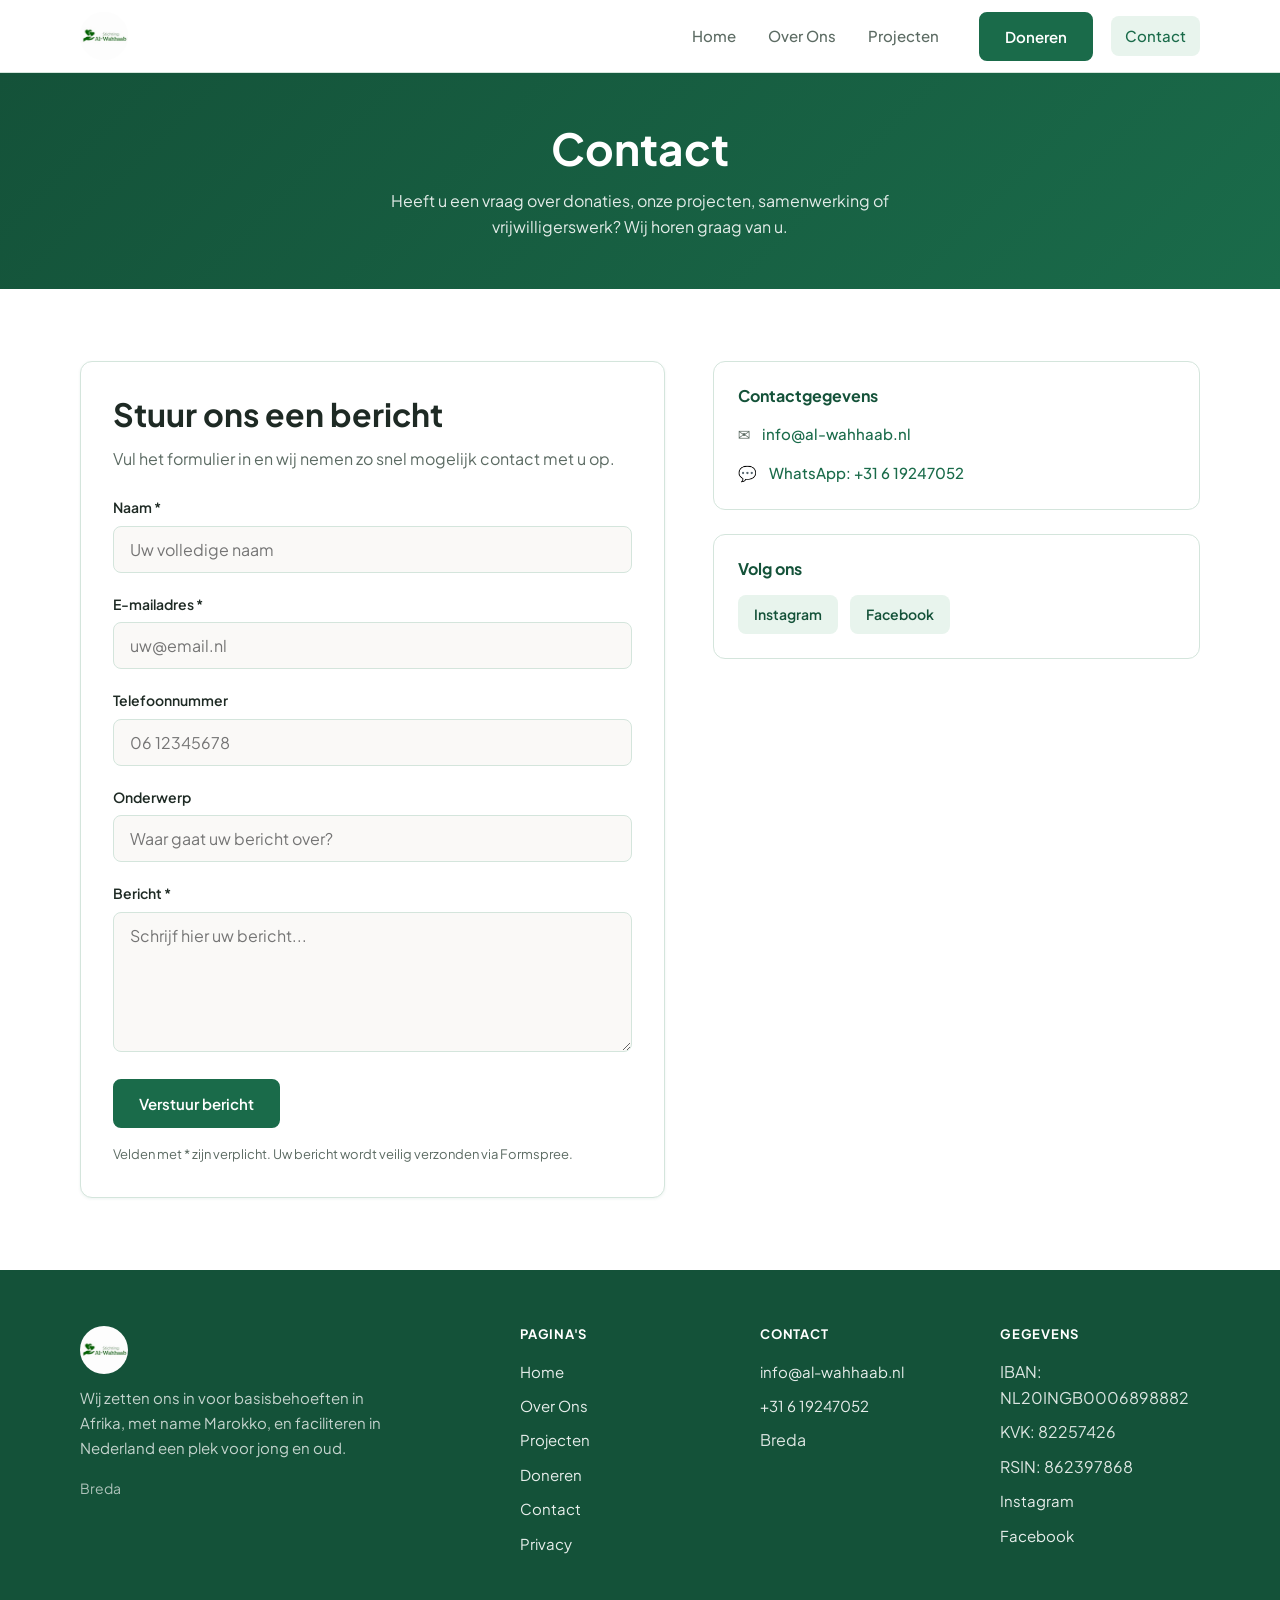
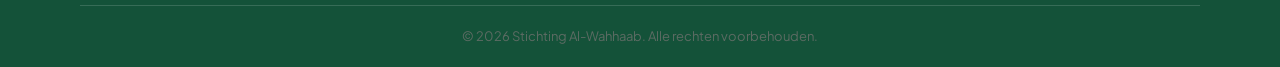
==== commit e6f81503: "contact pop up gefixt" ====
--- a/contact.html
+++ b/contact.html
@@ -44,10 +44,21 @@
       <div class="container">
         <div class="contact-layout">
           <div>
+            <div
+              id="form-success"
+              hidden
+              class="alert alert--success"
+              tabindex="-1"
+              role="status"
+              aria-live="polite"
+            >
+              <h3>Bedankt voor uw bericht!</h3>
+              <p>Wij hebben uw bericht in goede orde ontvangen en nemen zo snel mogelijk contact met u op.</p>
+            </div>
+
             <form
               class="contact-form"
-              action="https://formspree.io/f/xgawnjvw"
-              method="POST"
+              id="contact-form"
               aria-labelledby="form-title"
             >
               <h2 id="form-title">Stuur ons een bericht</h2>
@@ -78,7 +89,9 @@
                 <textarea id="message" name="message" required placeholder="Schrijf hier uw bericht..."></textarea>
               </div>
 
-              <button type="submit" class="btn btn--primary">Verstuur bericht</button>
+              <div class="form-error" id="form-error" hidden role="alert" aria-live="assertive"></div>
+
+              <button type="submit" class="btn btn--primary" id="form-submit">Verstuur bericht</button>
 
               <p class="form-note">Velden met * zijn verplicht. Uw bericht wordt veilig verzonden via Formspree.</p>
             </form>
@@ -96,10 +109,6 @@
                   <span aria-hidden="true">💬</span>
                   <span><a href="https://wa.me/31619247052" target="_blank" rel="noopener noreferrer">WhatsApp: +31 6 19247052</a></span>
                 </li>
-                <li>
-                  <span aria-hidden="true">📍</span>
-                  <span>Breda</span>
-                </li>
               </ul>
             </div>
 
@@ -109,12 +118,6 @@
                 <a href="https://www.instagram.com/stichting.alwahhaab?igsh=eHZibWZzYjQzam8w&utm_source=qr" target="_blank" rel="noopener noreferrer">Instagram</a>
                 <a href="https://www.facebook.com/share/18pHpDNqFq/?mibextid=wwXIfr" target="_blank" rel="noopener noreferrer">Facebook</a>
               </div>
-            </div>
-
-            <div class="contact-card">
-              <h3>Doneren</h3>
-              <p style="font-size: 0.9375rem; margin-bottom: 0.75rem;">Wilt u direct bijdragen? Bekijk onze donatiepagina voor het rekeningnummer.</p>
-              <a href="doneren.html" class="btn btn--primary">Naar doneren</a>
             </div>
           </aside>
         </div>
@@ -140,6 +143,7 @@
             <li><a href="projecten.html">Projecten</a></li>
             <li><a href="doneren.html">Doneren</a></li>
             <li><a href="contact.html">Contact</a></li>
+            <li><a href="privacy.html">Privacy</a></li>
           </ul>
         </div>
         <div>
--- a/css/style.css
+++ b/css/style.css
@@ -392,7 +392,13 @@
 .hero__image .placeholder-img {
   width: 100%;
   height: 100%;
+  max-height: 100%;
   object-fit: cover;
+  object-position: center;
+}
+
+.hero__image--contain img {
+  object-fit: contain;
 }
 
 .hero--compact {
@@ -502,15 +508,34 @@
 }
 
 .project-card__image {
-  aspect-ratio: 16 / 10;
+  aspect-ratio: 4 / 3;
   background-color: var(--color-accent);
   overflow: hidden;
+}
+
+.project-card__image:not(.project-card__image--icon) {
+  display: flex;
+  align-items: center;
+  justify-content: center;
 }
 
 .project-card__image img {
   width: 100%;
   height: 100%;
+  max-height: 100%;
+  object-fit: contain;
+  object-position: center;
+  display: block;
+}
+
+/* Optioneel: vullend kader voor foto's (voeg --cover toe aan de container) */
+.project-card__image--cover img {
   object-fit: cover;
+}
+
+/* Posters/flyers: volledige afbeelding zichtbaar (voeg --poster toe aan de container) */
+.project-card__image--poster img {
+  object-fit: contain;
 }
 
 .project-card__image--icon {
@@ -673,15 +698,25 @@
 }
 
 /* Donate page */
+.donate-methods {
+  display: flex;
+  flex-direction: column;
+  align-items: center;
+  gap: 2.5rem;
+  margin: 0 auto 2.5rem;
+  max-width: 720px;
+}
+
 .donate-card {
   background: var(--color-white);
-  border: 2px solid var(--color-primary);
-  border-radius: var(--radius-lg);
-  padding: 2.5rem;
+  border: 1px solid var(--color-border);
+  border-radius: var(--radius-md);
+  padding: 1.5rem 1.25rem;
   text-align: center;
-  max-width: 520px;
-  margin: 0 auto 2.5rem;
-  box-shadow: var(--shadow-md);
+  width: 100%;
+  max-width: 420px;
+  margin: 0;
+  box-shadow: var(--shadow-sm);
 }
 
 .donate-card__label {
@@ -694,7 +729,7 @@
 }
 
 .donate-card__iban {
-  font-size: clamp(1.25rem, 4vw, 1.5rem);
+  font-size: clamp(1.0625rem, 3vw, 1.25rem);
   font-weight: 700;
   color: var(--color-primary-dark);
   letter-spacing: 0.02em;
@@ -703,10 +738,10 @@
 }
 
 .donate-card__name {
-  font-size: 1.0625rem;
+  font-size: 1rem;
   color: var(--color-text);
   font-weight: 600;
-  margin-bottom: 1.25rem;
+  margin-bottom: 1rem;
 }
 
 .donate-card__meta {
@@ -735,14 +770,28 @@
   border-radius: var(--radius-md);
   overflow: hidden;
   box-shadow: var(--shadow-md);
+  aspect-ratio: 4 / 3;
+  background-color: var(--color-accent);
+  display: flex;
+  align-items: center;
+  justify-content: center;
 }
 
 .content-image img {
   width: 100%;
   height: 100%;
+  max-height: 100%;
+  object-fit: contain;
+  object-position: center;
+  display: block;
+}
+
+.content-image--cover img {
   object-fit: cover;
-  aspect-ratio: 4 / 3;
-  display: block;
+}
+
+.content-image--poster img {
+  object-fit: contain;
 }
 
 .footer-location {
@@ -751,17 +800,124 @@
   margin-top: 0.5rem !important;
 }
 
-.donate-placeholder {
-  background-color: var(--color-beige);
-  border: 2px dashed var(--color-border);
-  border-radius: var(--radius-md);
-  padding: 2rem;
+.donate-online {
+  background-color: var(--color-white);
+  border: 2px solid var(--color-primary);
+  border-radius: var(--radius-lg);
+  padding: 2.5rem 2rem;
   text-align: center;
+  margin: 0;
+  width: 100%;
+  max-width: 640px;
+  box-shadow: var(--shadow-md);
+}
+
+.donate-online h3 {
+  color: var(--color-primary-dark);
+  margin-bottom: 0.5rem;
+  font-size: 1.375rem;
+}
+
+.donate-online > p {
+  max-width: 480px;
+  margin: 0 auto 1.5rem;
+}
+
+.donate-paypal {
+  display: flex;
+  flex-direction: column;
+  align-items: center;
+  justify-content: flex-start;
+  gap: 0.75rem;
+  width: 100%;
+  max-width: 100%;
+  margin-inline: auto;
+}
+
+.donate-paypal__submit {
+  display: inline-flex;
+  align-items: center;
+  justify-content: center;
+  width: 100%;
+  max-width: 20rem;
+  padding: 1rem 1.75rem;
+  border: 2px solid var(--color-primary);
+  border-radius: var(--radius-sm);
+  background-color: var(--color-primary);
+  color: var(--color-white);
+  font-family: inherit;
+  font-size: 1.0625rem;
+  font-weight: 700;
+  line-height: 1.25;
+  cursor: pointer;
+  appearance: none;
+  -webkit-appearance: none;
+  transition: background var(--transition), border-color var(--transition),
+    transform var(--transition);
+}
+
+.donate-paypal__submit:hover {
+  background-color: var(--color-primary-dark);
+  border-color: var(--color-primary-dark);
+  color: var(--color-white);
+  transform: translateY(-1px);
+}
+
+.donate-paypal__cards {
+  display: block;
+  width: auto;
+  max-width: 200px;
+  height: 24px;
+  max-height: 24px;
+  object-fit: contain;
+  object-position: center;
+}
+
+.donate-paypal__note {
+  display: flex;
+  align-items: center;
+  justify-content: center;
+  gap: 0.35rem;
+  font-size: 0.75rem;
+  line-height: 1;
+  color: var(--color-text-muted);
+  margin: 0;
+}
+
+.donate-paypal__logo {
+  display: inline-block;
+  width: auto;
+  max-width: 72px;
+  height: 16px;
+  max-height: 16px;
+  object-fit: contain;
+  object-position: center;
+  vertical-align: middle;
+}
+
+/* Privacy page */
+.privacy-content {
+  max-width: 720px;
+}
+
+.privacy-content h2 {
   margin-top: 2rem;
-}
-
-.donate-placeholder p {
-  margin-bottom: 0.5rem;
+  color: var(--color-primary-dark);
+}
+
+.privacy-content h2:first-of-type {
+  margin-top: 1.5rem;
+}
+
+.privacy-list {
+  list-style: disc;
+  padding-left: 1.25rem;
+  margin: 0 0 1rem;
+  color: var(--color-text-muted);
+}
+
+.privacy-list li {
+  margin-bottom: 0.35rem;
 }
 
 /* Contact */
@@ -778,6 +934,47 @@
   border-radius: var(--radius-md);
   border: 1px solid var(--color-border);
   box-shadow: var(--shadow-sm);
+}
+
+.form-success,
+.alert--success {
+  background-color: #d4edda;
+  color: #155724;
+  border: 1px solid #c3e6cb;
+  border-radius: 8px;
+  padding: 1rem;
+  margin-bottom: 1.5rem;
+  box-shadow: none;
+  outline: none;
+}
+
+.form-success h2,
+.alert--success h3 {
+  color: #155724;
+  margin-top: 0;
+  margin-bottom: 0.5rem;
+}
+
+.form-success p,
+.alert--success p {
+  margin: 0;
+  color: #155724;
+}
+
+.form-error {
+  background: #fdf2f2;
+  border: 1px solid #e8b4b4;
+  border-radius: var(--radius-sm);
+  color: #8b2e2e;
+  font-size: 0.9375rem;
+  padding: 0.75rem 1rem;
+  margin-bottom: 1.25rem;
+}
+
+.contact-form .btn:disabled {
+  opacity: 0.7;
+  cursor: wait;
+  transform: none;
 }
 
 .form-group {
@@ -988,7 +1185,8 @@
 
   .hero__image {
     order: -1;
-    max-height: 280px;
+    max-height: min(280px, 70vw);
+    width: 100%;
   }
 
   .content-grid--reverse .content-grid__image {
@@ -1011,19 +1209,24 @@
     left: 0;
     right: 0;
     bottom: 0;
+    z-index: 99;
     flex-direction: column;
     align-items: stretch;
     padding: 1.5rem;
     background-color: var(--color-white);
     border-top: 1px solid var(--color-border);
     transform: translateX(100%);
-    transition: transform 0.3s ease;
+    visibility: hidden;
+    pointer-events: none;
+    transition: transform 0.3s ease, visibility 0.3s ease;
     overflow-y: auto;
     gap: 0.25rem;
   }
 
   .nav.is-open {
     transform: translateX(0);
+    visibility: visible;
+    pointer-events: auto;
   }
 
   .nav__link {
